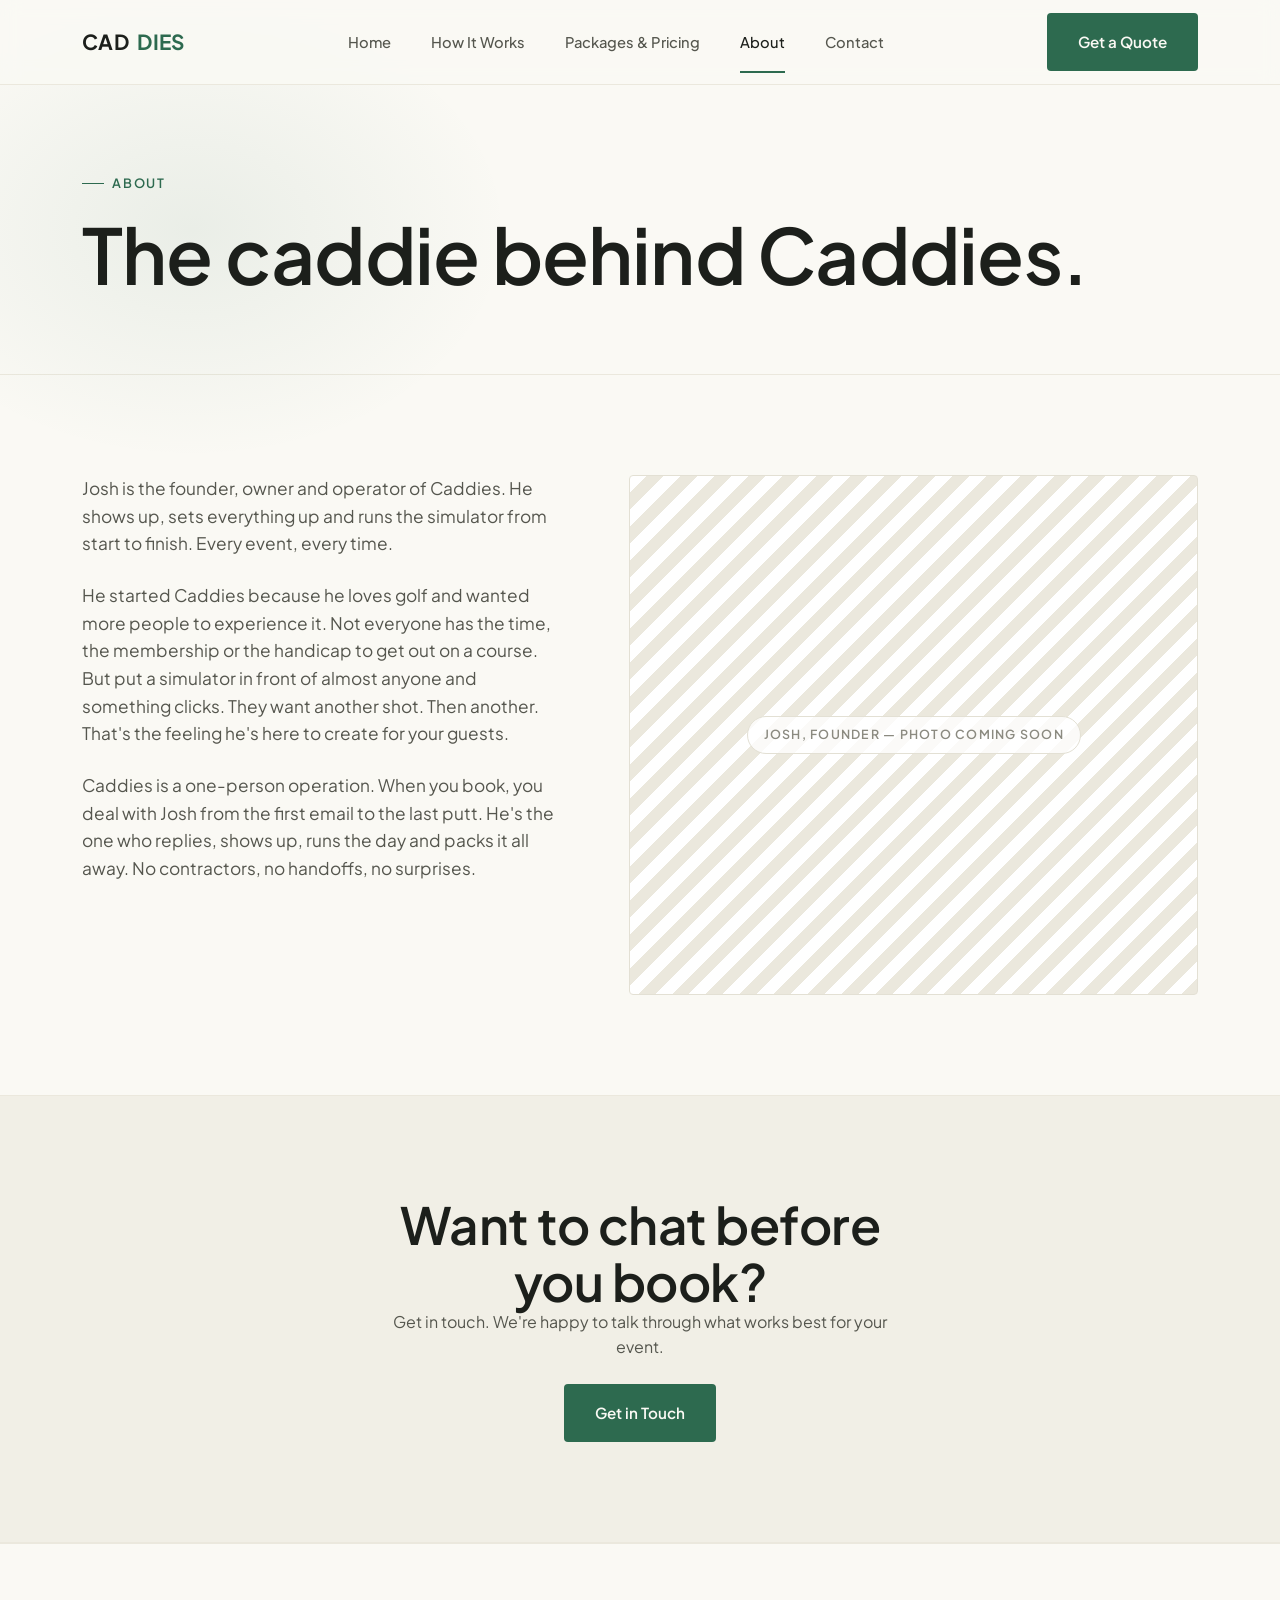
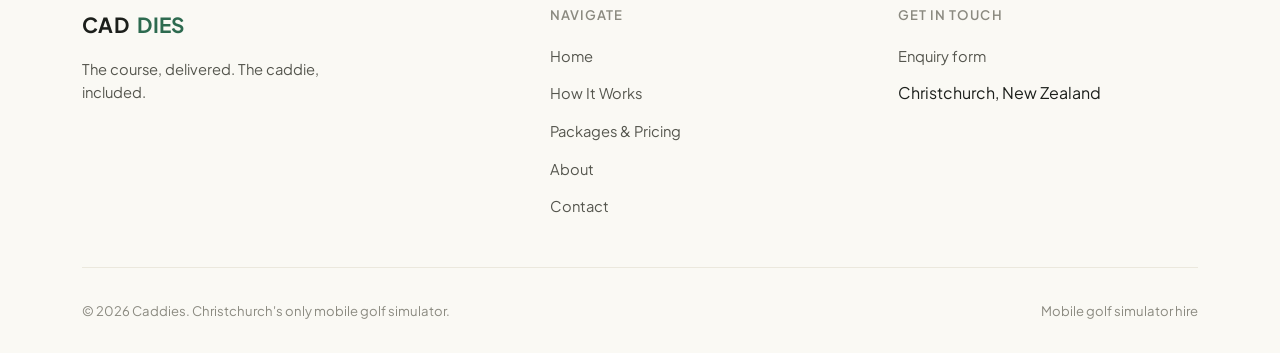
==== about.html @ 216f202e "Initial commit" ====
<!doctype html>
<html lang="en-NZ">
<head>
  <meta charset="UTF-8">
  <meta name="viewport" content="width=device-width, initial-scale=1.0">
  <title>About — Caddies</title>
  <meta name="description" content="The caddie behind Caddies. Josh is the founder, owner and operator — every event, every time.">
  <link rel="preconnect" href="https://fonts.googleapis.com">
  <link rel="preconnect" href="https://fonts.gstatic.com" crossorigin>
  <link href="https://fonts.googleapis.com/css2?family=Plus+Jakarta+Sans:wght@400;500;600;700;800&display=swap" rel="stylesheet">
  <link rel="stylesheet" href="css/style.css">
</head>
<body>

  <header class="site-header">
    <nav class="container nav">
      <a href="index.html" class="logo">CAD<span>DIES</span></a>
      <ul class="nav-links">
        <li><a href="index.html">Home</a></li>
        <li><a href="how-it-works.html">How It Works</a></li>
        <li><a href="packages-pricing.html">Packages &amp; Pricing</a></li>
        <li><a href="about.html" class="active">About</a></li>
        <li><a href="contact.html">Contact</a></li>
      </ul>
      <div class="nav-cta">
        <a href="contact.html" class="btn btn-primary">Get a Quote</a>
        <button class="nav-toggle" aria-label="Toggle menu"><span></span><span></span><span></span></button>
      </div>
    </nav>
  </header>

  <main>

    <section class="page-hero">
      <div class="container">
        <span class="eyebrow">About</span>
        <h1>The caddie behind Caddies.</h1>
      </div>
    </section>

    <section>
      <div class="container">
        <div class="about-layout">
          <div class="about-copy">
            <p>Josh is the founder, owner and operator of Caddies. He shows up, sets everything up and runs the simulator from start to finish. Every event, every time.</p>
            <p>He started Caddies because he loves golf and wanted more people to experience it. Not everyone has the time, the membership or the handicap to get out on a course. But put a simulator in front of almost anyone and something clicks. They want another shot. Then another. That's the feeling he's here to create for your guests.</p>
            <p>Caddies is a one-person operation. When you book, you deal with Josh from the first email to the last putt. He's the one who replies, shows up, runs the day and packs it all away. No contractors, no handoffs, no surprises.</p>
          </div>
          <div class="photo-placeholder about-visual" data-label="Josh, founder — photo coming soon"></div>
        </div>
      </div>
    </section>

    <section class="section-alt">
      <div class="container about-closing">
        <h2>Want to chat before you book?</h2>
        <p>Get in touch. We're happy to talk through what works best for your event.</p>
        <a href="contact.html" class="btn btn-primary" style="margin-top: 24px;">Get in Touch</a>
      </div>
    </section>

  </main>

  <footer class="site-footer">
    <div class="container">
      <div class="footer-top">
        <div class="footer-brand">
          <a href="index.html" class="logo">CAD<span>DIES</span></a>
          <p>The course, delivered. The caddie, included.</p>
        </div>
        <div class="footer-col">
          <h4>Navigate</h4>
          <ul>
            <li><a href="index.html">Home</a></li>
            <li><a href="how-it-works.html">How It Works</a></li>
            <li><a href="packages-pricing.html">Packages &amp; Pricing</a></li>
            <li><a href="about.html">About</a></li>
            <li><a href="contact.html">Contact</a></li>
          </ul>
        </div>
        <div class="footer-col">
          <h4>Get in touch</h4>
          <ul>
            <li><a href="contact.html">Enquiry form</a></li>
            <li>Christchurch, New Zealand</li>
          </ul>
        </div>
      </div>
      <div class="footer-bottom">
        <p>&copy; 2026 Caddies. Christchurch's only mobile golf simulator.</p>
        <p>Mobile golf simulator hire</p>
      </div>
    </div>
  </footer>

  <script src="js/main.js"></script>
</body>
</html>
---- css/style.css ----
/* ============================================
   Caddies — Global Styles
   ============================================ */

:root {
  --bg: #faf9f4;
  --bg-alt: #f1efe6;
  --bg-card: #ffffff;
  --border: #e3e0d4;
  --border-soft: #ebe8dd;

  --text: #1c1f1b;
  --text-muted: #55564e;
  --text-faint: #8b8a80;

  --accent: #2d6a4f;
  --accent-strong: #1b4332;
  --accent-dim: #b7e4c7;

  --font-display: 'Plus Jakarta Sans', sans-serif;
  --font-body: 'Plus Jakarta Sans', sans-serif;

  --container: 1180px;
  --radius: 4px;
}

* {
  margin: 0;
  padding: 0;
  box-sizing: border-box;
}

html {
  scroll-behavior: smooth;
}

body {
  background: var(--bg);
  color: var(--text);
  font-family: var(--font-body);
  font-size: 16px;
  line-height: 1.6;
  -webkit-font-smoothing: antialiased;
  overflow-x: hidden;
}

img {
  max-width: 100%;
  display: block;
}

a {
  color: inherit;
  text-decoration: none;
}

ul {
  list-style: none;
}

.container {
  max-width: var(--container);
  margin: 0 auto;
  padding: 0 32px;
}

h1, h2, h3, h4 {
  font-family: var(--font-display);
  font-weight: 600;
  line-height: 1.1;
  letter-spacing: -0.01em;
}

h1 { font-size: clamp(2.6rem, 6vw, 5rem); }
h2 { font-size: clamp(2rem, 4vw, 3.2rem); }
h3 { font-size: clamp(1.3rem, 2.4vw, 1.6rem); }

p {
  color: var(--text-muted);
}

.eyebrow {
  display: inline-flex;
  align-items: center;
  gap: 8px;
  font-family: var(--font-body);
  font-size: 0.8rem;
  font-weight: 600;
  letter-spacing: 0.14em;
  text-transform: uppercase;
  color: var(--accent);
  margin-bottom: 18px;
}

.eyebrow::before {
  content: '';
  width: 22px;
  height: 1px;
  background: var(--accent);
}

/* ============================================
   Buttons
   ============================================ */

.btn {
  display: inline-flex;
  align-items: center;
  justify-content: center;
  gap: 10px;
  padding: 16px 30px;
  font-family: var(--font-body);
  font-weight: 600;
  font-size: 0.95rem;
  border-radius: var(--radius);
  border: 1px solid transparent;
  cursor: pointer;
  transition: transform 0.2s ease, box-shadow 0.2s ease, background 0.2s ease, color 0.2s ease, border-color 0.2s ease;
  white-space: nowrap;
}

.btn-primary {
  background: var(--accent);
  color: var(--bg);
  box-shadow: 0 0 0 rgba(45, 106, 79, 0);
}

.btn-primary:hover {
  background: var(--accent-strong);
  box-shadow: 0 12px 28px rgba(45, 106, 79, 0.25);
  transform: translateY(-1px);
}

.btn-secondary {
  background: transparent;
  color: var(--text);
  border: 1px solid var(--border);
}

.btn-secondary:hover {
  border-color: var(--accent);
  color: var(--accent-strong);
}

.btn-ghost {
  background: transparent;
  color: var(--accent);
  padding: 0;
  font-weight: 600;
}

.btn-ghost:hover {
  color: var(--accent-strong);
}

.btn-block {
  width: 100%;
}

/* ============================================
   Header / Nav
   ============================================ */

.site-header {
  position: sticky;
  top: 0;
  z-index: 100;
  background: rgba(250, 249, 244, 0.85);
  backdrop-filter: blur(10px);
  -webkit-backdrop-filter: blur(10px);
  border-bottom: 1px solid var(--border-soft);
}

.nav {
  display: flex;
  align-items: center;
  justify-content: space-between;
  height: 84px;
}

.logo {
  font-family: var(--font-display);
  font-size: 1.3rem;
  font-weight: 700;
  letter-spacing: 0.02em;
  color: var(--text);
  display: flex;
  align-items: baseline;
  gap: 8px;
}

.logo span {
  color: var(--accent);
}

.nav-links {
  display: flex;
  align-items: center;
  gap: 40px;
}

.nav-links a {
  font-size: 0.92rem;
  font-weight: 500;
  color: var(--text-muted);
  transition: color 0.2s ease;
  position: relative;
}

.nav-links a:hover,
.nav-links a.active {
  color: var(--text);
}

.nav-links a.active::after {
  content: '';
  position: absolute;
  bottom: -22px;
  left: 0;
  right: 0;
  height: 2px;
  background: var(--accent);
}

.nav-cta {
  display: flex;
  align-items: center;
  gap: 28px;
}

.nav-toggle {
  display: none;
  flex-direction: column;
  gap: 5px;
  background: none;
  border: none;
  cursor: pointer;
  padding: 8px;
}

.nav-toggle span {
  width: 24px;
  height: 2px;
  background: var(--text);
  transition: transform 0.2s ease, opacity 0.2s ease;
}

/* ============================================
   Hero
   ============================================ */

.hero {
  position: relative;
  padding: 120px 0 100px;
  overflow: hidden;
}

.hero::before {
  content: '';
  position: absolute;
  top: -20%;
  right: -10%;
  width: 60%;
  height: 140%;
  background: radial-gradient(ellipse at center, rgba(45, 106, 79, 0.1) 0%, rgba(45, 106, 79, 0) 65%);
  pointer-events: none;
}

.hero-content {
  max-width: 780px;
  position: relative;
}

.hero h1 {
  margin-bottom: 22px;
}

.hero .tagline {
  font-size: clamp(1.05rem, 2vw, 1.3rem);
  color: var(--accent-strong);
  font-family: var(--font-display);
  margin-bottom: 40px;
}

.hero-actions {
  display: flex;
  gap: 18px;
  flex-wrap: wrap;
  margin-bottom: 48px;
}

.hero-copy {
  max-width: 620px;
}

.hero-copy p {
  margin-bottom: 16px;
  font-size: 1.05rem;
}

.hero-copy p:last-child {
  margin-bottom: 0;
  color: var(--text-faint);
  font-size: 0.95rem;
}

/* generic page hero (interior pages) */

.page-hero {
  padding: 80px 0 60px;
  border-bottom: 1px solid var(--border-soft);
  position: relative;
}

.page-hero::before {
  content: '';
  position: absolute;
  top: -30%;
  left: -10%;
  width: 50%;
  height: 160%;
  background: radial-gradient(ellipse at center, rgba(45, 106, 79, 0.08) 0%, rgba(45, 106, 79, 0) 70%);
  pointer-events: none;
}

.page-hero .container {
  position: relative;
}

.page-hero h1 {
  margin-bottom: 18px;
}

.page-hero .intro-line {
  font-size: 1.15rem;
  color: var(--text-muted);
  max-width: 620px;
}

/* ============================================
   Sections
   ============================================ */

section {
  padding: 100px 0;
}

.section-alt {
  background: var(--bg-alt);
  border-top: 1px solid var(--border-soft);
  border-bottom: 1px solid var(--border-soft);
}

.section-head {
  max-width: 640px;
  margin-bottom: 60px;
}

.section-head.center {
  margin-left: auto;
  margin-right: auto;
  text-align: center;
}

.section-head h2 {
  margin-bottom: 16px;
}

.section-head p {
  font-size: 1.05rem;
}

/* ============================================
   Photo Placeholder Blocks
   ============================================ */

.photo-placeholder {
  position: relative;
  background:
    repeating-linear-gradient(
      135deg,
      var(--bg-card),
      var(--bg-card) 12px,
      var(--border-soft) 12px,
      var(--border-soft) 24px
    );
  border: 1px solid var(--border);
  border-radius: var(--radius);
  display: flex;
  align-items: center;
  justify-content: center;
  min-height: 240px;
  overflow: hidden;
}

.photo-placeholder::after {
  content: attr(data-label);
  font-family: var(--font-body);
  font-size: 0.78rem;
  font-weight: 600;
  letter-spacing: 0.1em;
  text-transform: uppercase;
  color: var(--text-faint);
  background: rgba(255, 255, 255, 0.8);
  padding: 8px 16px;
  border: 1px solid var(--border);
  border-radius: 999px;
}

.hero-visual {
  margin-top: 64px;
  min-height: 420px;
}

/* ============================================
   How It Works — steps
   ============================================ */

.steps-grid {
  display: grid;
  grid-template-columns: repeat(3, 1fr);
  gap: 32px;
}

.step-card {
  background: var(--bg-card);
  border: 1px solid var(--border);
  border-radius: var(--radius);
  padding: 36px 30px;
  transition: border-color 0.2s ease, transform 0.2s ease;
}

.step-card:hover {
  border-color: var(--accent-dim);
  transform: translateY(-3px);
}

.step-num {
  font-family: var(--font-display);
  font-size: 0.85rem;
  font-weight: 700;
  color: var(--accent);
  letter-spacing: 0.1em;
  margin-bottom: 18px;
  display: block;
}

.step-card h3 {
  margin-bottom: 12px;
}

.steps-list {
  display: flex;
  flex-direction: column;
  gap: 0;
}

.steps-list .step-row {
  display: grid;
  grid-template-columns: 90px 1fr;
  gap: 32px;
  padding: 44px 0;
  border-bottom: 1px solid var(--border-soft);
}

.steps-list .step-row:first-child {
  padding-top: 0;
}

.steps-list .step-row:last-child {
  border-bottom: none;
}

.steps-list .step-num {
  font-size: 2.4rem;
  color: var(--border);
  -webkit-text-stroke: 1px var(--accent-dim);
  margin-bottom: 0;
}

.steps-list h3 {
  margin-bottom: 10px;
}

.steps-list p {
  max-width: 560px;
}

/* ============================================
   Packages
   ============================================ */

.packages-grid {
  display: grid;
  grid-template-columns: repeat(5, 1fr);
  gap: 20px;
}

.package-card {
  background: var(--bg-card);
  border: 1px solid var(--border);
  border-radius: var(--radius);
  padding: 30px 24px;
  display: flex;
  flex-direction: column;
  transition: border-color 0.2s ease, transform 0.2s ease;
}

.package-card:hover {
  border-color: var(--accent);
  transform: translateY(-4px);
}

.package-card.featured {
  border-color: var(--accent-dim);
  position: relative;
}

.package-name {
  font-family: var(--font-display);
  font-size: 1.1rem;
  font-weight: 700;
  margin-bottom: 6px;
}

.package-meta {
  font-size: 0.85rem;
  color: var(--text-faint);
  margin-bottom: 20px;
}

.package-price {
  font-family: var(--font-display);
  font-size: 1.5rem;
  font-weight: 700;
  color: var(--accent-strong);
  margin-bottom: auto;
  padding-bottom: 20px;
  white-space: nowrap;
}

.package-price span {
  font-family: var(--font-body);
  font-size: 0.8rem;
  color: var(--text-faint);
  font-weight: 500;
  margin-right: 2px;
}

/* full package cards (pricing page) */

.package-detail-grid {
  display: grid;
  grid-template-columns: repeat(2, 1fr);
  gap: 24px;
}

.package-detail-card {
  background: var(--bg-card);
  border: 1px solid var(--border);
  border-radius: var(--radius);
  padding: 40px;
  transition: border-color 0.2s ease;
}

.package-detail-card:hover {
  border-color: var(--accent-dim);
}

.package-detail-card.full-bag {
  grid-column: 1 / -1;
  display: flex;
  align-items: center;
  justify-content: space-between;
  gap: 32px;
  flex-wrap: wrap;
}

.package-detail-header {
  display: flex;
  align-items: baseline;
  justify-content: space-between;
  margin-bottom: 8px;
  flex-wrap: wrap;
  gap: 12px;
}

.package-detail-card h3 {
  font-size: 1.4rem;
}

.package-detail-price {
  font-family: var(--font-display);
  font-size: 1.5rem;
  color: var(--accent-strong);
  font-weight: 700;
}

.package-detail-card .package-meta {
  margin-bottom: 18px;
}

.package-detail-card p.desc {
  color: var(--text-muted);
}

/* ============================================
   Features grid (What makes Caddies different)
   ============================================ */

.features-grid {
  display: grid;
  grid-template-columns: repeat(2, 1fr);
  gap: 1px;
  background: var(--border-soft);
  border: 1px solid var(--border-soft);
}

.feature-card {
  background: var(--bg);
  padding: 48px;
}

.feature-icon {
  width: 40px;
  height: 40px;
  border: 1px solid var(--accent-dim);
  border-radius: 50%;
  display: flex;
  align-items: center;
  justify-content: center;
  margin-bottom: 24px;
  color: var(--accent);
  font-family: var(--font-display);
  font-weight: 700;
  font-size: 0.9rem;
}

.feature-card h3 {
  margin-bottom: 14px;
}

/* ============================================
   Events tags
   ============================================ */

.events-tags {
  display: flex;
  flex-wrap: wrap;
  gap: 14px;
  margin-bottom: 40px;
}

.events-tags span {
  padding: 12px 22px;
  border: 1px solid var(--border);
  border-radius: 999px;
  font-size: 0.92rem;
  color: var(--text-muted);
  transition: border-color 0.2s ease, color 0.2s ease;
}

.events-tags span:hover {
  border-color: var(--accent);
  color: var(--accent-strong);
}

/* ============================================
   Social proof
   ============================================ */

.quote-block {
  border-left: 2px solid var(--accent);
  padding-left: 32px;
  max-width: 720px;
}

.quote-block p.quote-text {
  font-family: var(--font-display);
  font-size: clamp(1.3rem, 2.6vw, 1.8rem);
  color: var(--text);
  margin-bottom: 20px;
  font-style: italic;
}

.quote-attribution {
  color: var(--text-faint);
  font-size: 0.9rem;
}

/* ============================================
   CTA band
   ============================================ */

.cta-band {
  text-align: center;
  position: relative;
  overflow: hidden;
}

.cta-band::before {
  content: '';
  position: absolute;
  top: 0;
  left: 50%;
  transform: translateX(-50%);
  width: 700px;
  height: 700px;
  background: radial-gradient(ellipse at center, rgba(45, 106, 79, 0.1) 0%, rgba(45, 106, 79, 0) 70%);
  pointer-events: none;
}

.cta-band .container {
  position: relative;
}

.cta-band h2 {
  margin-bottom: 20px;
}

.cta-band p {
  font-size: 1.1rem;
  margin-bottom: 40px;
}

.cta-band .btn {
  margin: 0 auto;
}

/* ============================================
   Venue requirements note
   ============================================ */

.note-box {
  background: var(--bg-card);
  border: 1px solid var(--border);
  border-left: 2px solid var(--accent);
  border-radius: var(--radius);
  padding: 28px 32px;
  margin-top: 40px;
}

.note-box p {
  color: var(--text-muted);
  font-size: 0.95rem;
}

.requirements-list {
  display: flex;
  flex-direction: column;
  gap: 14px;
  margin: 28px 0;
}

.requirements-list li {
  display: flex;
  align-items: baseline;
  gap: 14px;
  color: var(--text-muted);
  padding-left: 0;
}

.requirements-list li::before {
  content: '—';
  color: var(--accent);
  flex-shrink: 0;
}

/* ============================================
   Small print
   ============================================ */

.small-print {
  max-width: 720px;
  padding-top: 40px;
  border-top: 1px solid var(--border-soft);
}

.small-print p {
  font-size: 0.85rem;
  color: var(--text-faint);
}

/* ============================================
   Pricing Calculator
   ============================================ */

.calculator-card {
  background: var(--bg-card);
  border: 1px solid var(--border);
  border-radius: 12px;
  padding: 56px;
}

.calc-progress {
  display: flex;
  flex-wrap: wrap;
  gap: 32px;
  margin-bottom: 48px;
  padding-bottom: 32px;
  border-bottom: 1px solid var(--border-soft);
}

.calc-progress-step {
  display: flex;
  align-items: center;
  gap: 12px;
  font-size: 0.9rem;
  font-weight: 600;
  color: var(--text-faint);
  background: none;
  border: none;
  cursor: default;
  padding: 0;
  font-family: var(--font-body);
}

.calc-progress-step span {
  width: 30px;
  height: 30px;
  border-radius: 50%;
  border: 1px solid var(--border);
  display: flex;
  align-items: center;
  justify-content: center;
  font-size: 0.8rem;
  color: var(--text-faint);
  flex-shrink: 0;
  transition: border-color 0.2s ease, background 0.2s ease, color 0.2s ease;
}

.calc-progress-step.active {
  color: var(--text);
}

.calc-progress-step.active span {
  border-color: var(--accent);
  color: var(--accent);
}

.calc-progress-step.done {
  color: var(--text-muted);
  cursor: pointer;
}

.calc-progress-step.done span {
  background: var(--accent);
  border-color: var(--accent);
  color: var(--bg);
}

.calc-step {
  display: none;
}

.calc-step.active {
  display: block;
}

.calc-step h3 {
  margin-bottom: 28px;
}

.calc-options {
  display: grid;
  grid-template-columns: repeat(auto-fit, minmax(180px, 1fr));
  gap: 16px;
}

.calc-option {
  padding: 24px 22px;
  border: 1px solid var(--border);
  border-radius: var(--radius);
  background: var(--bg);
  text-align: left;
  font-family: var(--font-body);
  font-weight: 600;
  font-size: 1rem;
  color: var(--text);
  cursor: pointer;
  transition: border-color 0.2s ease, background 0.2s ease, transform 0.2s ease, color 0.2s ease;
}

.calc-option:hover {
  border-color: var(--accent);
  transform: translateY(-2px);
}

.calc-option.selected {
  border-color: var(--accent);
  background: rgba(45, 106, 79, 0.07);
  color: var(--accent-strong);
}

.calc-nav {
  margin-top: 40px;
}

.calc-result {
  margin-top: 64px;
  padding-top: 64px;
  border-top: 1px solid var(--border-soft);
  max-width: 720px;
}

.calc-result h2 {
  margin-bottom: 12px;
}

.calc-result .calc-note {
  margin-bottom: 0;
}

.calc-blur-wrap {
  position: relative;
  margin: 40px 0 32px;
  border-radius: var(--radius);
  overflow: hidden;
  border: 1px solid var(--border);
  background: var(--bg-card);
}

.calc-blur-content {
  filter: blur(6px);
  user-select: none;
  pointer-events: none;
}

.calc-breakdown-item {
  display: flex;
  justify-content: space-between;
  gap: 20px;
  padding: 18px 28px;
  border-bottom: 1px solid var(--border-soft);
  font-size: 0.95rem;
  color: var(--text-muted);
}

.calc-breakdown-item:last-child {
  border-bottom: none;
}

.calc-breakdown-item span:last-child {
  color: var(--accent-strong);
  font-weight: 600;
}

.calc-blur-overlay {
  position: absolute;
  inset: 0;
  display: flex;
  align-items: center;
  justify-content: center;
  background: linear-gradient(to bottom, rgba(250, 249, 244, 0.35), rgba(250, 249, 244, 0.92));
}

/* ============================================
   About page
   ============================================ */

.about-layout {
  display: grid;
  grid-template-columns: 0.85fr 1fr;
  gap: 64px;
  align-items: start;
}

.about-copy p {
  font-size: 1.08rem;
  margin-bottom: 24px;
  color: var(--text-muted);
}

.about-copy p:last-child {
  margin-bottom: 0;
}

.about-visual {
  min-height: 520px;
  position: sticky;
  top: 120px;
}

.about-closing {
  text-align: center;
  max-width: 560px;
  margin: 0 auto;
}

/* ============================================
   Contact page
   ============================================ */

.contact-layout {
  display: grid;
  grid-template-columns: 1fr 0.9fr;
  gap: 72px;
  align-items: start;
}

.form-group {
  margin-bottom: 24px;
}

.form-row {
  display: grid;
  grid-template-columns: 1fr 1fr;
  gap: 20px;
}

label {
  display: block;
  font-size: 0.85rem;
  font-weight: 600;
  letter-spacing: 0.02em;
  margin-bottom: 10px;
  color: var(--text);
}

label .optional {
  color: var(--text-faint);
  font-weight: 400;
  text-transform: none;
  letter-spacing: 0;
}

label .required {
  color: var(--accent);
}

input[type="text"],
input[type="email"],
input[type="tel"],
input[type="date"],
select,
textarea {
  width: 100%;
  background: var(--bg-card);
  border: 1px solid var(--border);
  border-radius: var(--radius);
  padding: 14px 16px;
  color: var(--text);
  font-family: var(--font-body);
  font-size: 0.95rem;
  transition: border-color 0.2s ease;
}

textarea {
  min-height: 120px;
  resize: vertical;
}

input:focus,
select:focus,
textarea:focus {
  outline: none;
  border-color: var(--accent);
}

input::placeholder,
textarea::placeholder {
  color: var(--text-faint);
}

.radio-group {
  display: flex;
  gap: 12px;
  flex-wrap: wrap;
}

.radio-option {
  flex: 1;
  min-width: 120px;
}

.radio-option input {
  display: none;
}

.radio-option label {
  display: block;
  text-align: center;
  padding: 14px 12px;
  border: 1px solid var(--border);
  border-radius: var(--radius);
  cursor: pointer;
  font-weight: 500;
  font-size: 0.9rem;
  color: var(--text-muted);
  margin-bottom: 0;
  transition: border-color 0.2s ease, color 0.2s ease, background 0.2s ease;
}

.radio-option input:checked + label {
  border-color: var(--accent);
  color: var(--accent);
  background: rgba(45, 106, 79, 0.07);
}

select {
  appearance: none;
  background-image: url("data:image/svg+xml,%3Csvg xmlns='http://www.w3.org/2000/svg' width='12' height='8' viewBox='0 0 12 8'%3E%3Cpath fill='%2355564e' d='M1 1l5 5 5-5'/%3E%3C/svg%3E");
  background-repeat: no-repeat;
  background-position: right 16px center;
  padding-right: 40px;
}

.contact-info {
  display: flex;
  flex-direction: column;
  gap: 36px;
}

.contact-info-block h3 {
  margin-bottom: 10px;
  font-size: 1.05rem;
}

.contact-info-block p,
.contact-info-block a {
  color: var(--text-muted);
}

.contact-info-block a:hover {
  color: var(--accent-strong);
}

#confirmation {
  display: none;
  background: var(--bg-card);
  border: 1px solid var(--accent-dim);
  border-left: 2px solid var(--accent);
  border-radius: var(--radius);
  padding: 32px;
  margin-bottom: 32px;
}

#confirmation p {
  color: var(--text);
  font-family: var(--font-display);
  font-size: 1.15rem;
}

#confirmation.show {
  display: block;
}

#contact-form.hide {
  display: none;
}

#contact-form {
  scroll-margin-top: 110px;
}

.prefill-note {
  display: none;
  background: rgba(45, 106, 79, 0.07);
  border: 1px solid var(--accent-dim);
  border-left: 2px solid var(--accent);
  border-radius: var(--radius);
  padding: 20px 24px;
  margin-bottom: 32px;
  font-size: 0.9rem;
  color: var(--text-muted);
}

.prefill-note.show {
  display: block;
}

/* ============================================
   Footer
   ============================================ */

.site-footer {
  border-top: 1px solid var(--border-soft);
  padding: 64px 0 32px;
}

.footer-top {
  display: grid;
  grid-template-columns: 1.4fr 1fr 1fr;
  gap: 48px;
  padding-bottom: 48px;
  border-bottom: 1px solid var(--border-soft);
}

.footer-brand .logo {
  margin-bottom: 16px;
}

.footer-brand p {
  max-width: 300px;
  font-size: 0.92rem;
}

.footer-col h4 {
  font-family: var(--font-body);
  font-size: 0.82rem;
  letter-spacing: 0.08em;
  text-transform: uppercase;
  color: var(--text-faint);
  margin-bottom: 20px;
  font-weight: 600;
}

.footer-col ul {
  display: flex;
  flex-direction: column;
  gap: 12px;
}

.footer-col a {
  color: var(--text-muted);
  font-size: 0.92rem;
  transition: color 0.2s ease;
}

.footer-col a:hover {
  color: var(--accent-strong);
}

.footer-bottom {
  display: flex;
  justify-content: space-between;
  align-items: center;
  padding-top: 32px;
  flex-wrap: wrap;
  gap: 16px;
}

.footer-bottom p {
  font-size: 0.82rem;
  color: var(--text-faint);
}

/* ============================================
   Responsive
   ============================================ */

@media (max-width: 980px) {
  .about-layout,
  .contact-layout {
    grid-template-columns: 1fr;
  }

  .about-visual {
    position: static;
    order: -1;
    min-height: 320px;
  }

  .footer-top {
    grid-template-columns: 1fr 1fr;
  }

  .footer-brand {
    grid-column: 1 / -1;
  }

  .packages-grid {
    grid-template-columns: repeat(3, 1fr);
  }

  .features-grid {
    grid-template-columns: 1fr;
  }

  .package-detail-grid {
    grid-template-columns: 1fr;
  }
}

@media (max-width: 760px) {
  .nav-links,
  .nav-cta .btn-secondary {
    display: none;
  }

  .nav-toggle {
    display: flex;
  }

  .nav-links.open {
    display: flex;
    position: absolute;
    top: 84px;
    left: 0;
    right: 0;
    background: var(--bg);
    border-bottom: 1px solid var(--border);
    flex-direction: column;
    align-items: flex-start;
    gap: 0;
    padding: 8px 32px 24px;
  }

  .nav-links.open a {
    width: 100%;
    padding: 16px 0;
    border-bottom: 1px solid var(--border-soft);
  }

  .nav-links.open a.active::after {
    display: none;
  }

  section {
    padding: 72px 0;
  }

  .hero {
    padding: 64px 0 56px;
  }

  .steps-grid {
    grid-template-columns: 1fr;
  }

  .steps-list .step-row {
    grid-template-columns: 1fr;
    gap: 12px;
    padding: 32px 0;
  }

  .packages-grid {
    grid-template-columns: 1fr 1fr;
  }

  .package-detail-card.full-bag {
    flex-direction: column;
    align-items: flex-start;
  }

  .calculator-card {
    padding: 32px 24px;
  }

  .calc-progress {
    gap: 20px;
  }

  .calc-progress-step span {
    width: 26px;
    height: 26px;
  }

  .calc-options {
    grid-template-columns: 1fr;
  }

  .form-row {
    grid-template-columns: 1fr;
  }

  .footer-top {
    grid-template-columns: 1fr;
    gap: 32px;
  }

  .footer-bottom {
    flex-direction: column;
    align-items: flex-start;
  }
}

@media (max-width: 520px) {
  .packages-grid {
    grid-template-columns: 1fr;
  }

  .container {
    padding: 0 20px;
  }
}
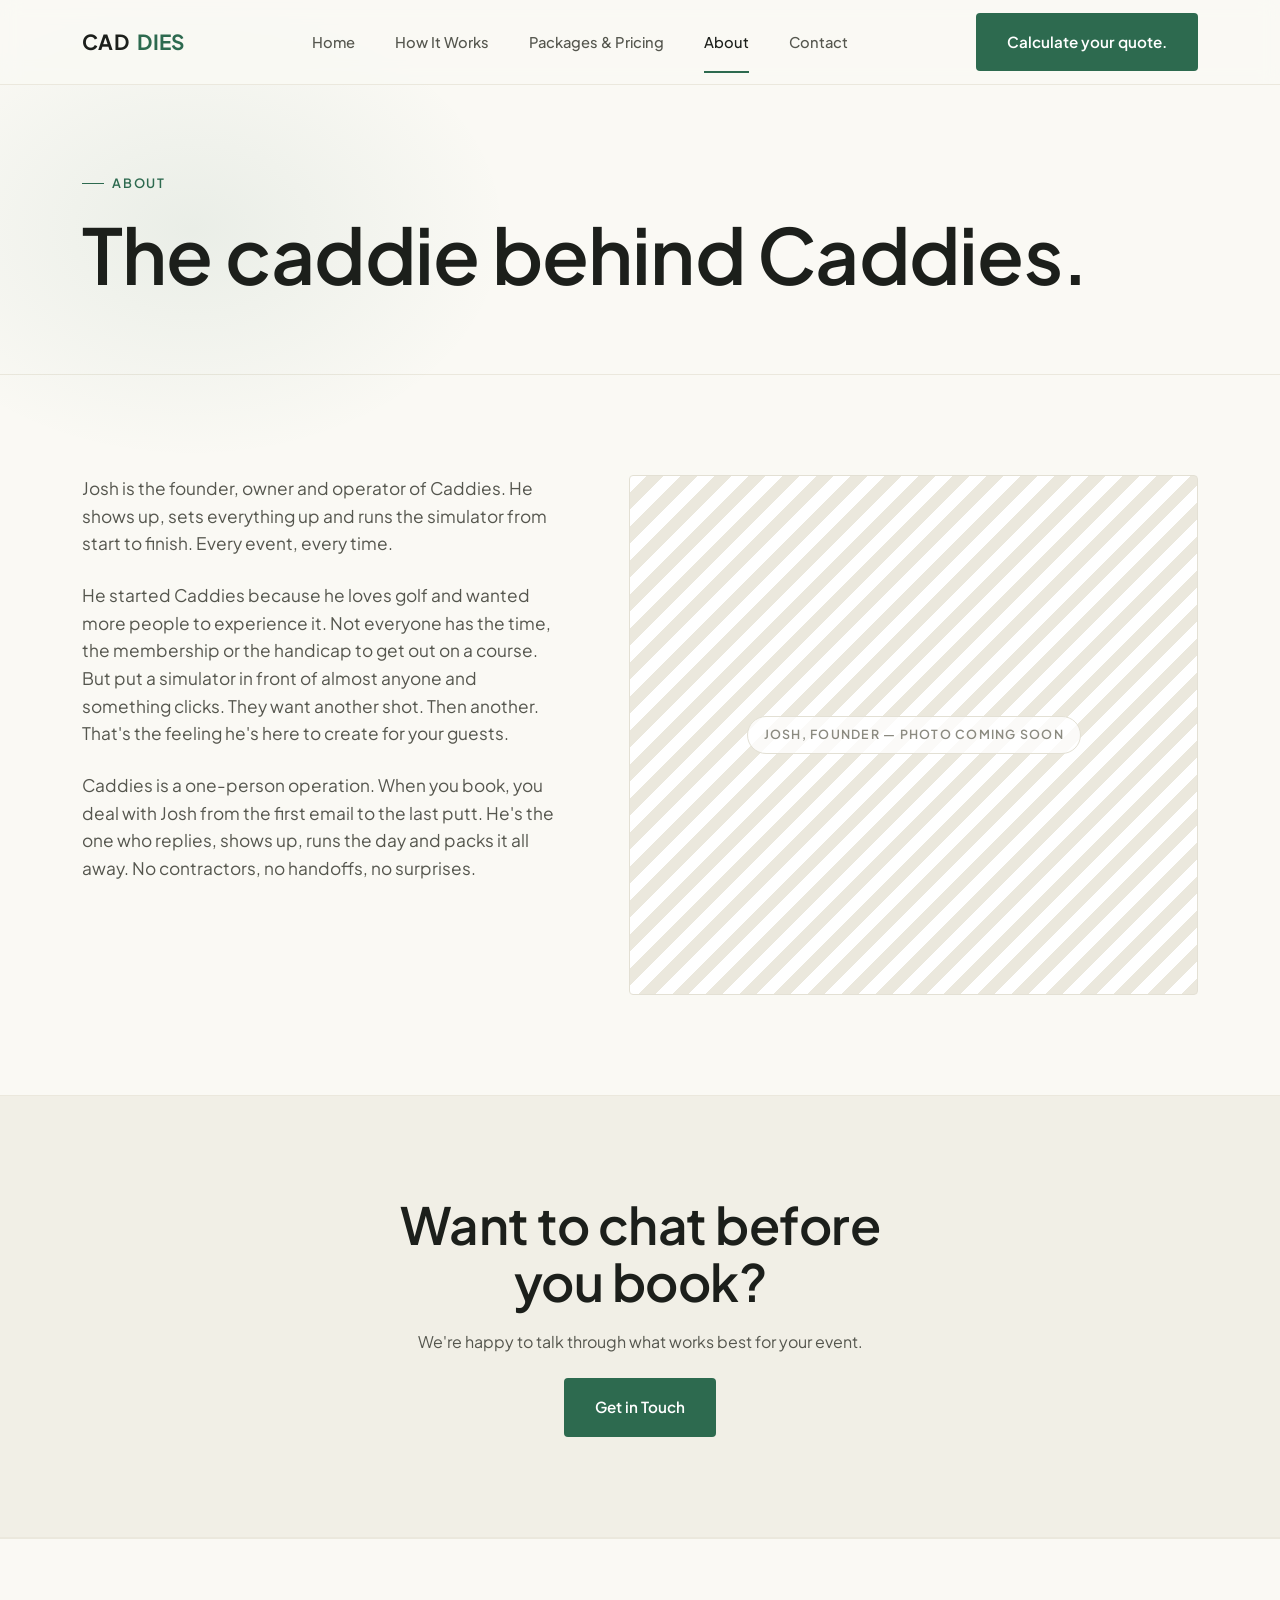
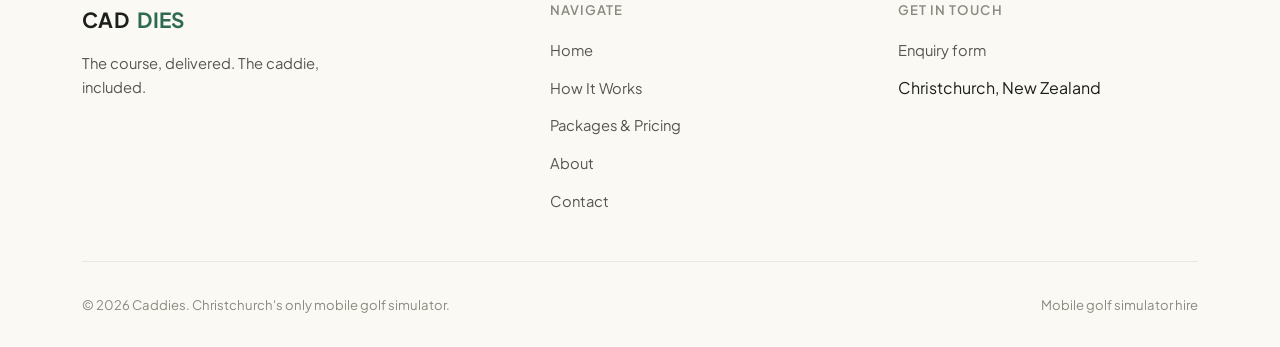
==== commit 2fd8000b: "Redesign site with light theme, add interactive pricing calculator Switch to off-white/charcoal/fair" ====
--- a/about.html
+++ b/about.html
@@ -23,7 +23,7 @@
         <li><a href="contact.html">Contact</a></li>
       </ul>
       <div class="nav-cta">
-        <a href="contact.html" class="btn btn-primary">Get a Quote</a>
+        <a href="packages-pricing.html#calculator" class="btn btn-primary">Calculate your quote.</a>
         <button class="nav-toggle" aria-label="Toggle menu"><span></span><span></span><span></span></button>
       </div>
     </nav>
@@ -54,7 +54,7 @@
     <section class="section-alt">
       <div class="container about-closing">
         <h2>Want to chat before you book?</h2>
-        <p>Get in touch. We're happy to talk through what works best for your event.</p>
+        <p>We're happy to talk through what works best for your event.</p>
         <a href="contact.html" class="btn btn-primary" style="margin-top: 24px;">Get in Touch</a>
       </div>
     </section>
--- a/css/style.css
+++ b/css/style.css
@@ -121,12 +121,13 @@
 
 .btn-primary {
   background: var(--accent);
-  color: var(--bg);
+  color: #fff;
   box-shadow: 0 0 0 rgba(45, 106, 79, 0);
 }
 
 .btn-primary:hover {
-  background: var(--accent-strong);
+  background: var(--accent);
+  color: #fff;
   box-shadow: 0 12px 28px rgba(45, 106, 79, 0.25);
   transform: translateY(-1px);
 }
@@ -138,19 +139,29 @@
 }
 
 .btn-secondary:hover {
+  background: var(--accent);
   border-color: var(--accent);
-  color: var(--accent-strong);
+  color: #fff;
 }
 
 .btn-ghost {
+  display: inline-block;
   background: transparent;
+  border: none;
   color: var(--accent);
-  padding: 0;
+  padding: 8px 16px;
+  margin: -8px -16px;
+  border-radius: var(--radius);
+  font-family: var(--font-body);
+  font-size: 0.95rem;
   font-weight: 600;
+  cursor: pointer;
+  transition: background 0.2s ease, color 0.2s ease;
 }
 
 .btn-ghost:hover {
-  color: var(--accent-strong);
+  background: var(--accent);
+  color: #fff;
 }
 
 .btn-block {
@@ -423,16 +434,31 @@
 }
 
 .step-card {
+  display: block;
   background: var(--bg-card);
   border: 1px solid var(--border);
   border-radius: var(--radius);
   padding: 36px 30px;
-  transition: border-color 0.2s ease, transform 0.2s ease;
+  transition: background 0.2s ease, border-color 0.2s ease, transform 0.2s ease, box-shadow 0.2s ease;
+}
+
+.step-card .step-num,
+.step-card h3,
+.step-card p {
+  transition: color 0.2s ease;
 }
 
 .step-card:hover {
-  border-color: var(--accent-dim);
-  transform: translateY(-3px);
+  background: var(--accent);
+  border-color: var(--accent);
+  transform: translateY(-4px);
+  box-shadow: 0 16px 32px rgba(28, 31, 27, 0.16);
+}
+
+.step-card:hover .step-num,
+.step-card:hover h3,
+.step-card:hover p {
+  color: #fff;
 }
 
 .step-num {
@@ -503,12 +529,14 @@
   padding: 30px 24px;
   display: flex;
   flex-direction: column;
-  transition: border-color 0.2s ease, transform 0.2s ease;
+  transition: background 0.2s ease, border-color 0.2s ease, transform 0.2s ease, box-shadow 0.2s ease;
 }
 
 .package-card:hover {
+  background: var(--accent);
   border-color: var(--accent);
   transform: translateY(-4px);
+  box-shadow: 0 16px 32px rgba(28, 31, 27, 0.16);
 }
 
 .package-card.featured {
@@ -516,35 +544,29 @@
   position: relative;
 }
 
+.package-card.featured:hover {
+  border-color: var(--accent);
+}
+
 .package-name {
+  display: block;
   font-family: var(--font-display);
   font-size: 1.1rem;
   font-weight: 700;
   margin-bottom: 6px;
+  transition: color 0.2s ease;
 }
 
 .package-meta {
   font-size: 0.85rem;
   color: var(--text-faint);
-  margin-bottom: 20px;
-}
-
-.package-price {
-  font-family: var(--font-display);
-  font-size: 1.5rem;
-  font-weight: 700;
-  color: var(--accent-strong);
-  margin-bottom: auto;
-  padding-bottom: 20px;
-  white-space: nowrap;
-}
-
-.package-price span {
-  font-family: var(--font-body);
-  font-size: 0.8rem;
-  color: var(--text-faint);
-  font-weight: 500;
-  margin-right: 2px;
+  margin-bottom: 0;
+  transition: color 0.2s ease;
+}
+
+.package-card:hover .package-name,
+.package-card:hover .package-meta {
+  color: #fff;
 }
 
 /* full package cards (pricing page) */
@@ -560,11 +582,14 @@
   border: 1px solid var(--border);
   border-radius: var(--radius);
   padding: 40px;
-  transition: border-color 0.2s ease;
+  transition: background 0.2s ease, border-color 0.2s ease, transform 0.2s ease, box-shadow 0.2s ease;
 }
 
 .package-detail-card:hover {
-  border-color: var(--accent-dim);
+  background: var(--accent);
+  border-color: var(--accent);
+  transform: translateY(-4px);
+  box-shadow: 0 24px 48px rgba(28, 31, 27, 0.18);
 }
 
 .package-detail-card.full-bag {
@@ -587,6 +612,7 @@
 
 .package-detail-card h3 {
   font-size: 1.4rem;
+  transition: color 0.2s ease;
 }
 
 .package-detail-price {
@@ -594,14 +620,35 @@
   font-size: 1.5rem;
   color: var(--accent-strong);
   font-weight: 700;
+  transition: color 0.2s ease;
 }
 
 .package-detail-card .package-meta {
   margin-bottom: 18px;
+  transition: color 0.2s ease;
 }
 
 .package-detail-card p.desc {
   color: var(--text-muted);
+  transition: color 0.2s ease;
+}
+
+.package-detail-card:hover h3,
+.package-detail-card:hover .package-detail-price,
+.package-detail-card:hover .package-meta,
+.package-detail-card:hover p.desc {
+  color: #fff;
+}
+
+.package-detail-card.full-bag:hover .btn-secondary {
+  border-color: #fff;
+  color: #fff;
+}
+
+.package-detail-card.full-bag:hover .btn-secondary:hover {
+  background: #fff;
+  border-color: #fff;
+  color: var(--accent);
 }
 
 /* ============================================
@@ -614,6 +661,8 @@
   gap: 1px;
   background: var(--border-soft);
   border: 1px solid var(--border-soft);
+  border-radius: 12px;
+  overflow: hidden;
 }
 
 .feature-card {
@@ -770,13 +819,9 @@
    Small print
    ============================================ */
 
-.small-print {
+.small-print-text {
   max-width: 720px;
-  padding-top: 40px;
-  border-top: 1px solid var(--border-soft);
-}
-
-.small-print p {
+  margin-top: 28px;
   font-size: 0.85rem;
   color: var(--text-faint);
 }
@@ -784,12 +829,57 @@
 /* ============================================
    Pricing Calculator
    ============================================ */
+
+.calculator-wrap {
+  position: relative;
+}
 
 .calculator-card {
   background: var(--bg-card);
   border: 1px solid var(--border);
   border-radius: 12px;
   padding: 56px;
+  transition: filter 0.3s ease, opacity 0.3s ease;
+}
+
+.calculator-card.locked {
+  filter: blur(5px);
+  opacity: 0.55;
+  pointer-events: none;
+  user-select: none;
+}
+
+.calc-gate {
+  position: absolute;
+  inset: 0;
+  z-index: 5;
+  display: flex;
+  align-items: center;
+  justify-content: center;
+  padding: 20px;
+}
+
+.calc-gate.hidden {
+  display: none;
+}
+
+.calc-gate-card {
+  background: var(--bg-card);
+  border: 1px solid var(--border);
+  border-radius: 12px;
+  padding: 44px;
+  max-width: 400px;
+  width: 100%;
+  text-align: left;
+  box-shadow: 0 30px 60px rgba(28, 31, 27, 0.14);
+}
+
+.calc-gate-card h3 {
+  margin-bottom: 10px;
+}
+
+.calc-gate-card > p {
+  margin-bottom: 28px;
 }
 
 .calc-progress {
@@ -983,8 +1073,12 @@
 
 .about-closing {
   text-align: center;
-  max-width: 560px;
+  max-width: 640px;
   margin: 0 auto;
+}
+
+.about-closing h2 {
+  margin-bottom: 20px;
 }
 
 /* ============================================
@@ -1153,6 +1247,14 @@
   scroll-margin-top: 110px;
 }
 
+#calculator {
+  scroll-margin-top: 110px;
+}
+
+#all-packages {
+  scroll-margin-top: 90px;
+}
+
 .prefill-note {
   display: none;
   background: rgba(45, 106, 79, 0.07);
@@ -1337,6 +1439,10 @@
     padding: 32px 24px;
   }
 
+  .calc-gate-card {
+    padding: 32px 24px;
+  }
+
   .calc-progress {
     gap: 20px;
   }
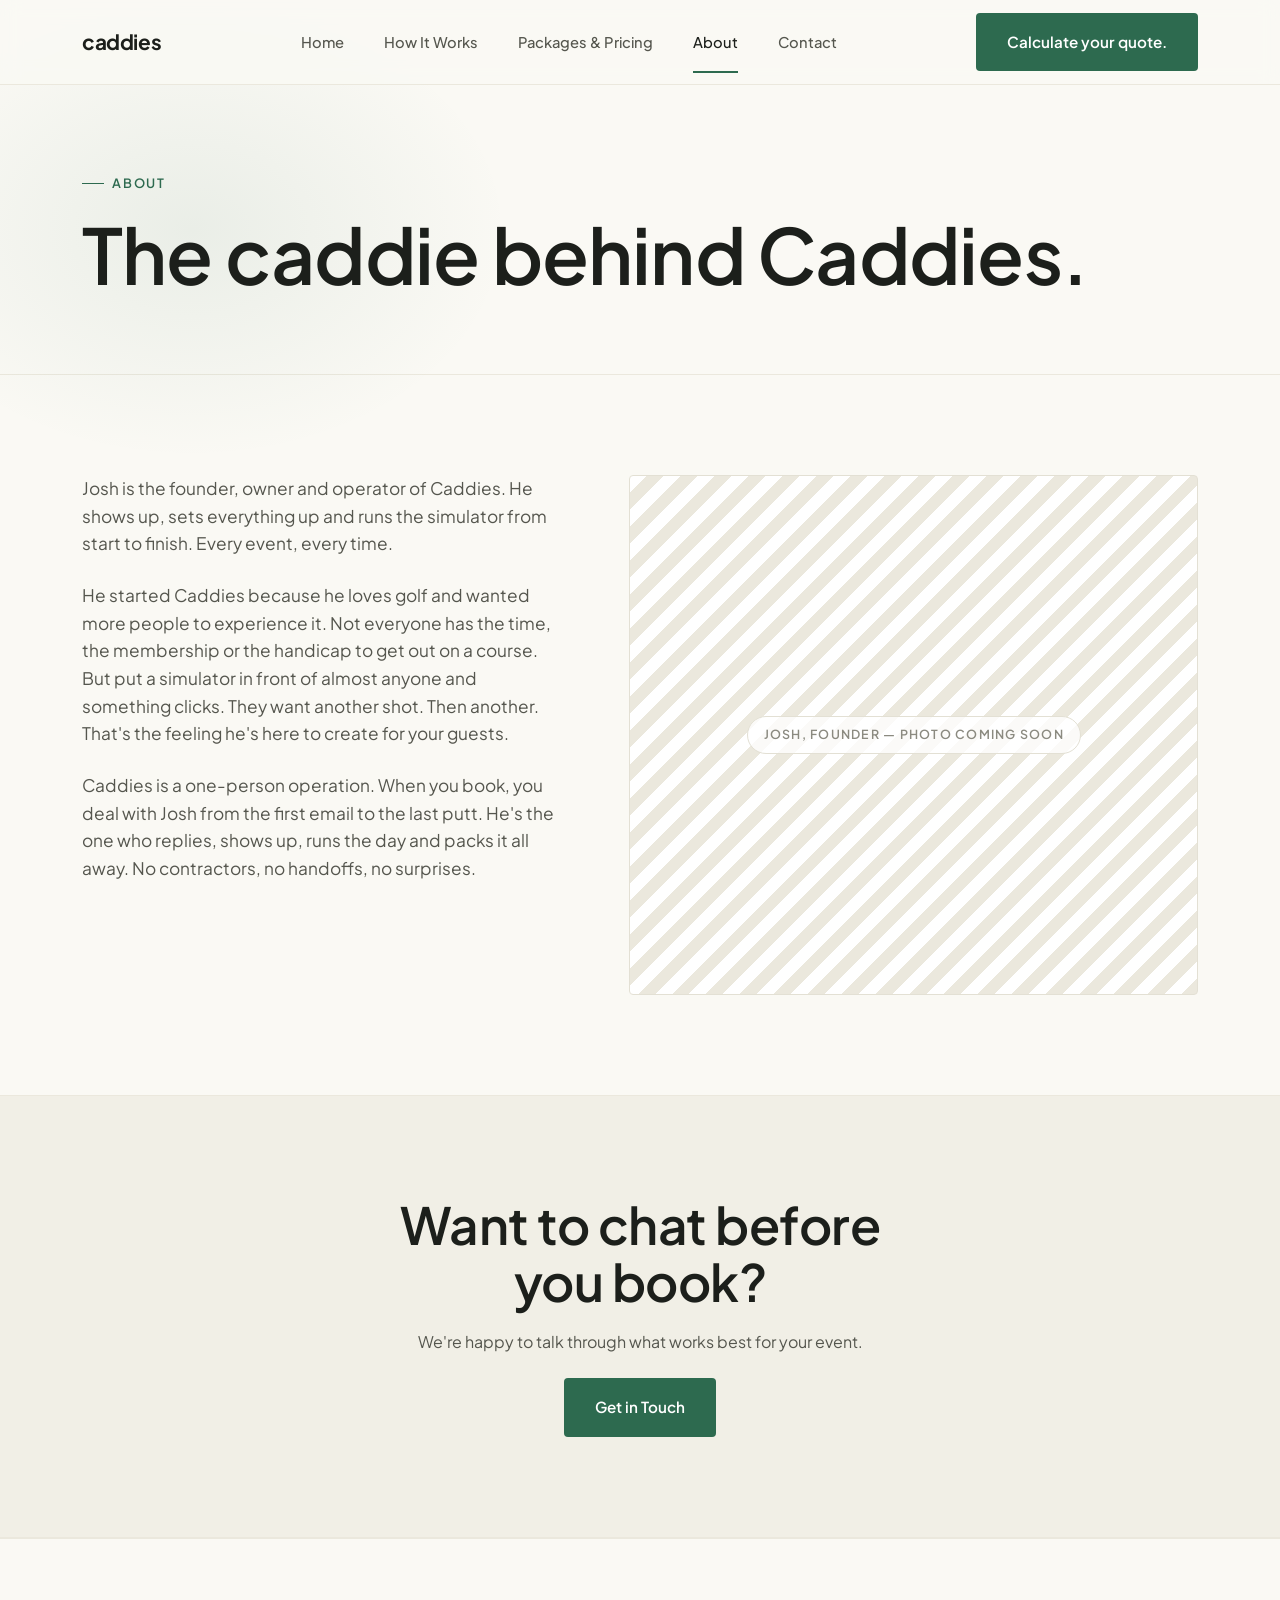
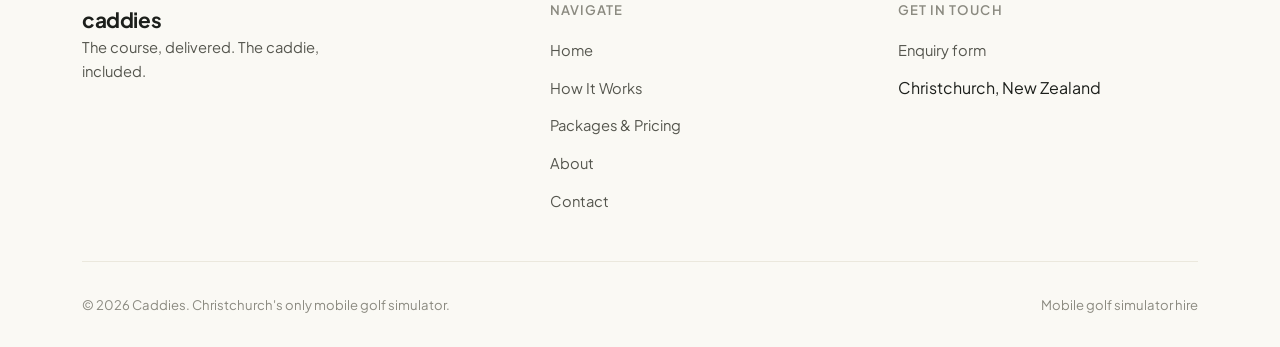
==== commit 966a0812: "Add deposit CTAs and roll out finalized wordmark - Add $100 deposit CTA (Stripe payment link) to pac" ====
--- a/about.html
+++ b/about.html
@@ -14,7 +14,7 @@
 
   <header class="site-header">
     <nav class="container nav">
-      <a href="index.html" class="logo">CAD<span>DIES</span></a>
+      <a href="index.html" class="logo">caddies</a>
       <ul class="nav-links">
         <li><a href="index.html">Home</a></li>
         <li><a href="how-it-works.html">How It Works</a></li>
@@ -65,7 +65,7 @@
     <div class="container">
       <div class="footer-top">
         <div class="footer-brand">
-          <a href="index.html" class="logo">CAD<span>DIES</span></a>
+          <a href="index.html" class="logo">caddies</a>
           <p>The course, delivered. The caddie, included.</p>
         </div>
         <div class="footer-col">
--- a/css/style.css
+++ b/css/style.css
@@ -28,6 +28,18 @@
   margin: 0;
   padding: 0;
   box-sizing: border-box;
+}
+
+.visually-hidden {
+  position: absolute;
+  width: 1px;
+  height: 1px;
+  padding: 0;
+  margin: -1px;
+  overflow: hidden;
+  clip: rect(0, 0, 0, 0);
+  white-space: nowrap;
+  border: 0;
 }
 
 html {
@@ -119,6 +131,10 @@
   white-space: nowrap;
 }
 
+.btn[hidden] {
+  display: none;
+}
+
 .btn-primary {
   background: var(--accent);
   color: #fff;
@@ -193,15 +209,8 @@
   font-family: var(--font-display);
   font-size: 1.3rem;
   font-weight: 700;
-  letter-spacing: 0.02em;
+  letter-spacing: -0.02em;
   color: var(--text);
-  display: flex;
-  align-items: baseline;
-  gap: 8px;
-}
-
-.logo span {
-  color: var(--accent);
 }
 
 .nav-links {
@@ -282,7 +291,13 @@
   position: relative;
 }
 
-.hero h1 {
+.hero-headline {
+  font-family: var(--font-display);
+  font-weight: 600;
+  line-height: 1.1;
+  letter-spacing: -0.01em;
+  font-size: clamp(2.6rem, 6vw, 5rem);
+  color: var(--text);
   margin-bottom: 22px;
 }
 
@@ -830,37 +845,11 @@
    Pricing Calculator
    ============================================ */
 
-.calculator-wrap {
-  position: relative;
-}
-
 .calculator-card {
   background: var(--bg-card);
   border: 1px solid var(--border);
   border-radius: 12px;
   padding: 56px;
-  transition: filter 0.3s ease, opacity 0.3s ease;
-}
-
-.calculator-card.locked {
-  filter: blur(5px);
-  opacity: 0.55;
-  pointer-events: none;
-  user-select: none;
-}
-
-.calc-gate {
-  position: absolute;
-  inset: 0;
-  z-index: 5;
-  display: flex;
-  align-items: center;
-  justify-content: center;
-  padding: 20px;
-}
-
-.calc-gate.hidden {
-  display: none;
 }
 
 .calc-gate-card {
@@ -871,7 +860,7 @@
   max-width: 400px;
   width: 100%;
   text-align: left;
-  box-shadow: 0 30px 60px rgba(28, 31, 27, 0.14);
+  box-shadow: 0 24px 48px rgba(28, 31, 27, 0.16);
 }
 
 .calc-gate-card h3 {
@@ -1008,12 +997,30 @@
   overflow: hidden;
   border: 1px solid var(--border);
   background: var(--bg-card);
+  min-height: 560px;
 }
 
 .calc-blur-content {
+  padding-top: 36px;
   filter: blur(6px);
   user-select: none;
   pointer-events: none;
+  transition: filter 0.4s ease;
+}
+
+.calc-blur-content.revealed {
+  filter: none;
+  user-select: text;
+  pointer-events: auto;
+}
+
+.calc-blur-content #calc-headline,
+.calc-blur-content #calc-note {
+  padding: 0 28px;
+}
+
+.calc-breakdown {
+  margin-top: 28px;
 }
 
 .calc-breakdown-item {
@@ -1041,7 +1048,26 @@
   display: flex;
   align-items: center;
   justify-content: center;
+  padding: 24px;
   background: linear-gradient(to bottom, rgba(250, 249, 244, 0.35), rgba(250, 249, 244, 0.92));
+  transition: opacity 0.4s ease;
+}
+
+.calc-blur-overlay.hidden {
+  opacity: 0;
+  pointer-events: none;
+}
+
+.calc-actions {
+  display: flex;
+  align-items: center;
+  flex-wrap: wrap;
+  gap: 20px;
+  margin-top: 8px;
+}
+
+#calc-restart {
+  margin-left: auto;
 }
 
 /* ============================================
@@ -1271,6 +1297,27 @@
   display: block;
 }
 
+.form-error {
+  display: none;
+  background: var(--bg-card);
+  border: 1px solid var(--border);
+  border-left: 2px solid var(--text-faint);
+  border-radius: var(--radius);
+  padding: 20px 24px;
+  margin-bottom: 32px;
+  font-size: 0.9rem;
+  color: var(--text-muted);
+}
+
+.form-error a {
+  color: var(--accent-strong);
+  text-decoration: underline;
+}
+
+.form-error.show {
+  display: block;
+}
+
 /* ============================================
    Footer
    ============================================ */
